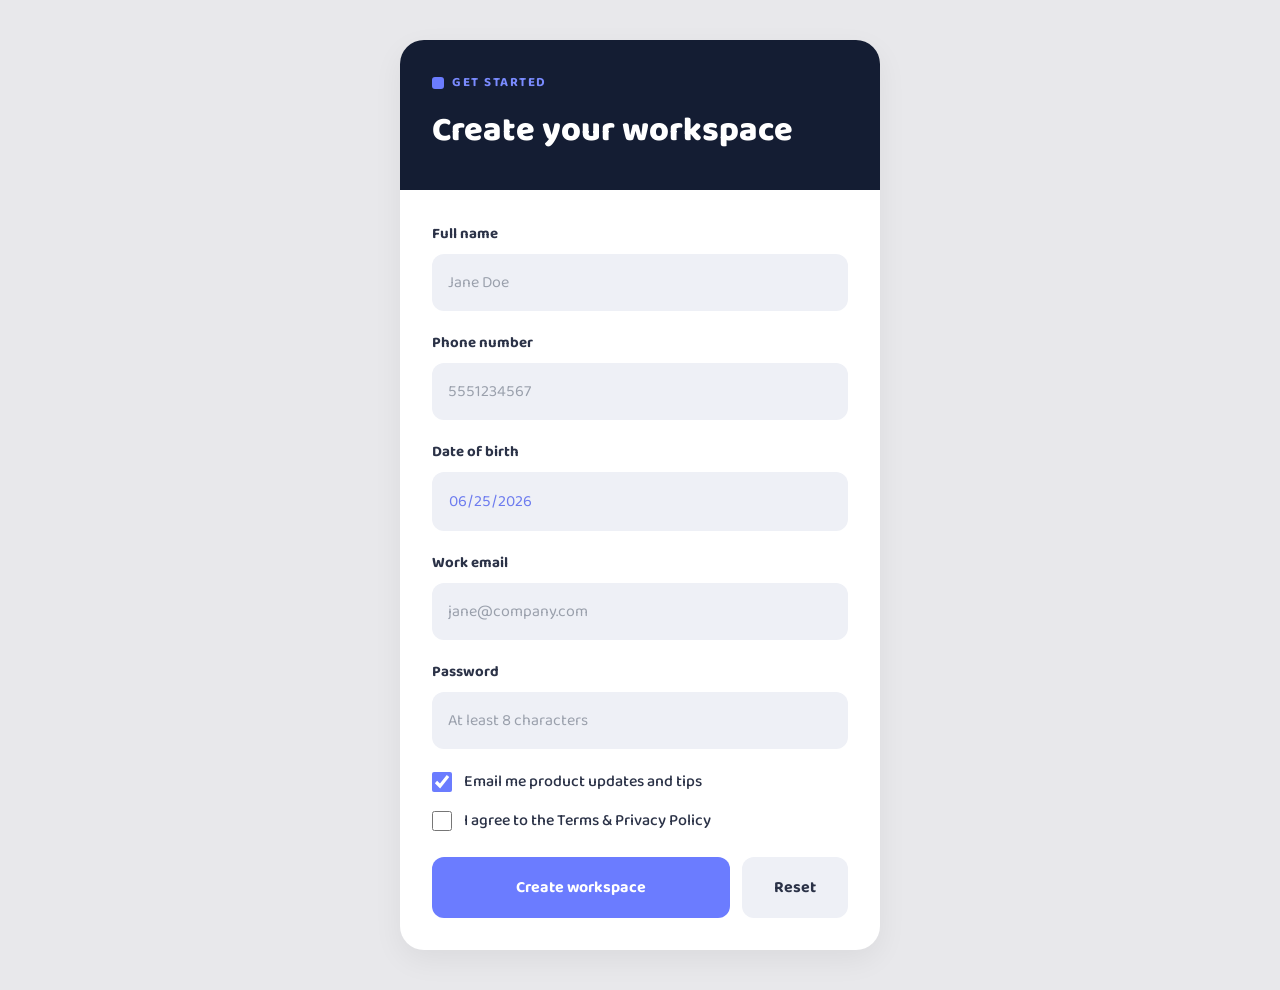
==== lab/form/form1.html @ da5896e8 "2502-2528" ====
<!DOCTYPE html>
<html lang="en">

<head>
  <meta charset="UTF-8">
  <meta name="viewport" content="width=device-width, initial-scale=1.0">
  <title>Create your workspace</title>
  <link href="https://fonts.googleapis.com/css2?family=Baloo+2:wght@400;500;600;700;800&display=swap" rel="stylesheet">
  <link rel="stylesheet" href="form1.css">
</head>

<body>
  <form class="card">
    <div class="card-header">
      <p class="eyebrow"><span class="dot"></span>Get Started</p>
      <h1>Create your workspace</h1>
    </div>

    <div class="card-body">
      <div class="field">
        <label for="name">Full name</label>
        <input type="text" id="name" placeholder="Jane Doe">
      </div>

      <div class="field">
        <label for="phone">Phone number</label>
        <input type="number" id="phone" placeholder="5551234567">
      </div>

      <div class="field">
        <label for="dob">Date of birth</label>
        <input type="date" id="dob" value="2026-06-25">
      </div>

      <div class="field">
        <label for="email">Work email</label>
        <input type="email" id="email" placeholder="jane@company.com">
      </div>

      <div class="field">
        <label for="password">Password</label>
        <input type="password" id="password" placeholder="At least 8 characters">
      </div>

      <label class="check">
        <input type="checkbox" checked>
        <span>Email me product updates and tips</span>
      </label>

      <label class="check">
        <input type="checkbox">
        <span>I agree to the Terms &amp; Privacy Policy</span>
      </label>

      <div class="buttons">
        <button type="submit" class="btn-primary">Create workspace</button>
        <button type="reset" class="btn-secondary">Reset</button>
      </div>
    </div>
  </form>
</body>

</html>
---- lab/form/form1.css ----
* {
  box-sizing: border-box;
  margin: 0;
  padding: 0;
}

body {
  font-family: 'Baloo 2', sans-serif;
  background: #e8e8eb;
  display: flex;
  justify-content: center;
  padding: 40px 20px;
}

.card {
  width: 100%;
  max-width: 480px;
  background: #ffffff;
  border-radius: 24px;
  overflow: hidden;
  box-shadow: 0 10px 30px rgba(0, 0, 0, 0.06);
}

/* Dark header */
.card-header {
  background: #141d33;
  padding: 32px;
}

.eyebrow {
  display: flex;
  align-items: center;
  gap: 8px;
  color: #7a8bff;
  font-size: 13px;
  font-weight: 700;
  letter-spacing: 1.5px;
  text-transform: uppercase;
  margin-bottom: 10px;
}

.dot {
  width: 12px;
  height: 12px;
  background: #6b7cff;
  border-radius: 3px;
}

.card-header h1 {
  color: #ffffff;
  font-size: 34px;
  font-weight: 800;
}

/* Body */
.card-body {
  padding: 32px;
}

.field {
  margin-bottom: 20px;
}

label {
  display: block;
  font-size: 15px;
  font-weight: 700;
  color: #2b3247;
  margin-bottom: 8px;
}

input[type="text"],
input[type="number"],
input[type="email"],
input[type="password"],
input[type="date"] {
  width: 100%;
  background: #eef0f6;
  border: none;
  border-radius: 12px;
  padding: 16px;
  font-size: 16px;
  font-family: inherit;
  color: #2b3247;
}

input::placeholder {
  color: #9aa0ac;
}

input[type="date"] {
  color: #6c7bef;
}

input[type="date"]::-webkit-calendar-picker-indicator {
  display: none;
}

input:focus {
  outline: 2px solid #6b7cff;
}

/* Checkboxes */
.check {
  display: flex;
  align-items: center;
  gap: 12px;
  font-size: 16px;
  font-weight: 500;
  color: #2b3247;
  margin-bottom: 14px;
}

.check input {
  width: 20px;
  height: 20px;
  accent-color: #6b7cff;
}

/* Buttons */
.buttons {
  display: flex;
  gap: 12px;
  margin-top: 24px;
}

.btn-primary,
.btn-secondary {
  border: none;
  border-radius: 12px;
  padding: 18px;
  font-size: 16px;
  font-weight: 700;
  font-family: inherit;
  cursor: pointer;
}

.btn-primary {
  flex: 1;
  background: #6b7cff;
  color: #ffffff;
}

.btn-secondary {
  background: #eef0f6;
  color: #2b3247;
  padding-left: 32px;
  padding-right: 32px;
}
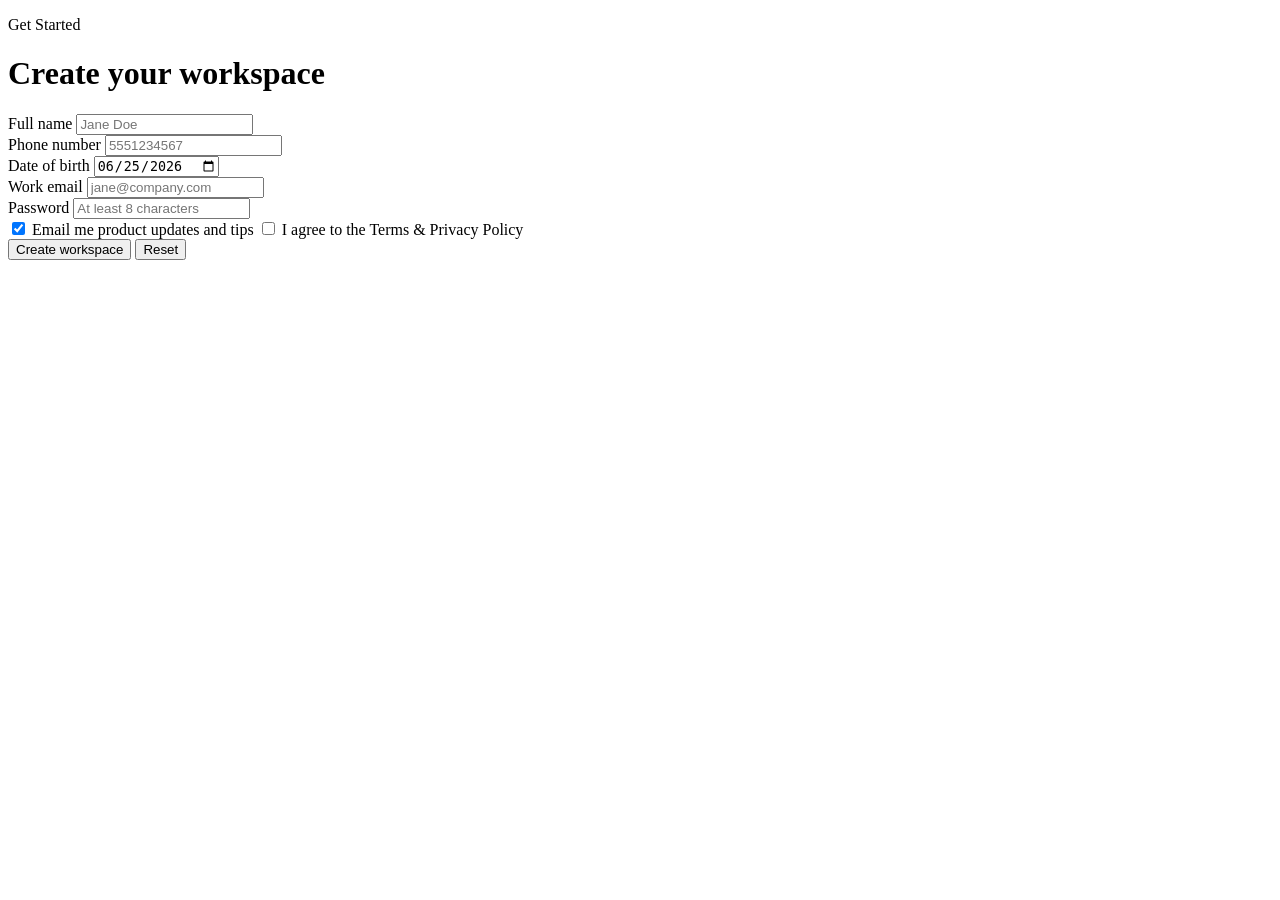
==== commit afef9380: "updated" ====
--- a/lab/form/form1.html
+++ b/lab/form/form1.html
@@ -6,7 +6,7 @@
   <meta name="viewport" content="width=device-width, initial-scale=1.0">
   <title>Create your workspace</title>
   <link href="https://fonts.googleapis.com/css2?family=Baloo+2:wght@400;500;600;700;800&display=swap" rel="stylesheet">
-  <link rel="stylesheet" href="form1.css">
+  <!-- <link rel="stylesheet" href="form1.css"> -->
 </head>
 
 <body>
